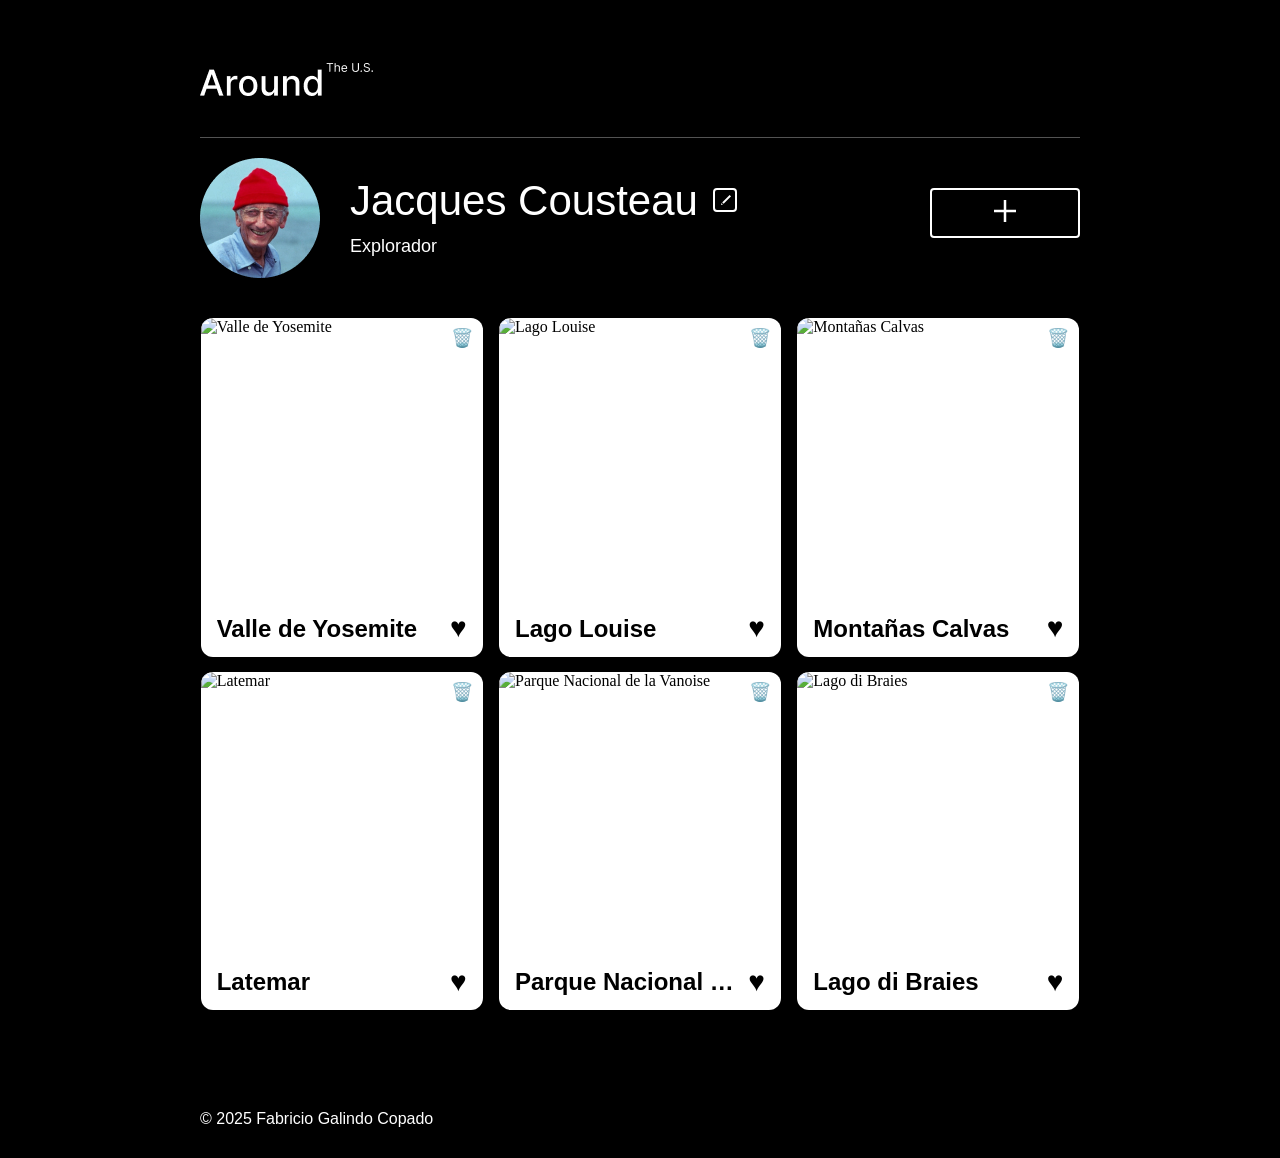
==== index.html @ e3fb4f1d "terminado spring 9" ====
<!DOCTYPE html>
<html lang="es-mx">
  <head>
    <meta charset="UTF-8" />
    <meta name="viewport" content="width=device-width, initial-scale=1.0" />
    <link rel="icon" type="image/x-icon" href="/favicon.ico" />
    <link rel="stylesheet" href="./pages/index.css" />
    <link
      rel="stylesheet"
      href="https://cdnjs.cloudflare.com/ajax/libs/font-awesome/6.5.0/css/all.min.css"
    />

    <title>Around</title>
  </head>
  <body>
    <div class="page">
      <div class="popup" id="popupImage">
        <div class="popup__contenido">
          <img src="" alt="Imagen Ampliada" class="popup__imagen" />
          <button class="popup__cerrar">✖</button>
          <p class="popup__footer"></p>
        </div>
      </div>
      <div class="popup-editor-profile popup_hidden">
        <div class="popup-editor-profile__overlay"></div>
        <div class="popup-editor-profile__base">
          <h3 class="popup-editor-profile__title">Editar Perfil</h3>
          <form action="#" class="popup-editor-profile__form" id="form">
            <label class="popup-form__field">
              <input
                type="text"
                class="popup-editor-profile__input"
                placeholder="name"
                minlength="3"
                maxlength="40"
                id="name"
                required
              />
              <span class="popup-form__input-error name-error"></span>
            </label>
            <label class="popup-form__field">
              <input
                type="text"
                class="popup-editor-profile__input"
                placeholder="Degree"
                minlength="3"
                maxlength="40"
                id="degree"
                required
              />
              <span class="popup-form__input-error degree-error"></span>
            </label>

            <button class="popup-editor-profile__save-button" type="submit">
              Guardar
            </button>
          </form>
          <button class="popup-editor-profile__close-button">✖</button>
        </div>
      </div>
      <div class="popup-add-card popup_hidden">
        <div class="popup-add-card__overlay"></div>
        <div class="popup-add-card__base">
          <h3 class="popup-add-card__title">Nuevo Lugar</h3>
          <form action="#" class="popup-add-card__form" id="form">
            <label class="popup-form__field">
              <input
                type="text"
                class="popup-add-card__input"
                placeholder="Titulo"
                minlength="2"
                maxlength="30"
                id="titulo"
                required
              />
              <span class="popup-form__input-error titulo-error"></span>
            </label>
            <label class="popup-form__field">
              <input
                type="url"
                class="popup-add-card__input"
                placeholder="Enlace a la imagen"
                minlength="2"
                id="enlace"
                required
              />
              <span class="popup-form__input-error enlace-error"></span>
            </label>

            <button class="popup-add-card__save-button" type="submit">
              Guardar
            </button>
          </form>
          <button class="popup-add-card__close-button">✖</button>
        </div>
      </div>

      >
      <header class="header">
        <img
          src="./images/Vector.png"
          alt="logo tripleten Around"
          class="header__logo"
        />
      </header>
      <main class="content">
        <section class="profile">
          <img
            src="./images/Avatar.png"
            alt="Avatar de Cousteau"
            class="profile__avatar"
          />
          <div class="profile__id">
            <div class="profile__id-textos">
              <p class="profile__name">Jacques Cousteau</p>
              <p class="profile__degree">Explorador</p>
            </div>

            <button class="profile__button profile-button-edit">
              <img src="./images/editar.png" alt="button edit" />
            </button>
          </div>
          <button class="profile__button profile-button-add">
            <img src="./images/add-image.png" alt="button add" />
          </button>
        </section>

        <section class="gallery"></section>
        <template id="plantilla">
          <div class="card">
            <button class="card__delete" aria-label="borra card">🗑️</button>
            <img src="" alt="" class="card__image" />
            <div class="card__footer">
              <span class="card__title block"></span>
              <button class="card__favorite" aria-label="Guardar favorito">
                ♥
              </button>
            </div>
          </div>
        </template>
      </main>
      <footer class="footer">
        <span class="footer__copy">&copy; 2025 Fabricio Galindo Copado</span>
      </footer>
    </div>
    <script type="module" src="./scripts/index.js"></script>
    <script type="module" src="./scripts/validate.js"></script>
  </body>
</html>
---- pages/index.css ----
@import url(../vendor/normalize.css);
@import url(../blocks/page.css);
@import url(../blocks/header.css);
@import url(../blocks/content.css);
@import url(../blocks/profile.css);
@import url(../blocks/galery.css);
@import url(../blocks/footer.css);
@import url(../blocks/popup.css);
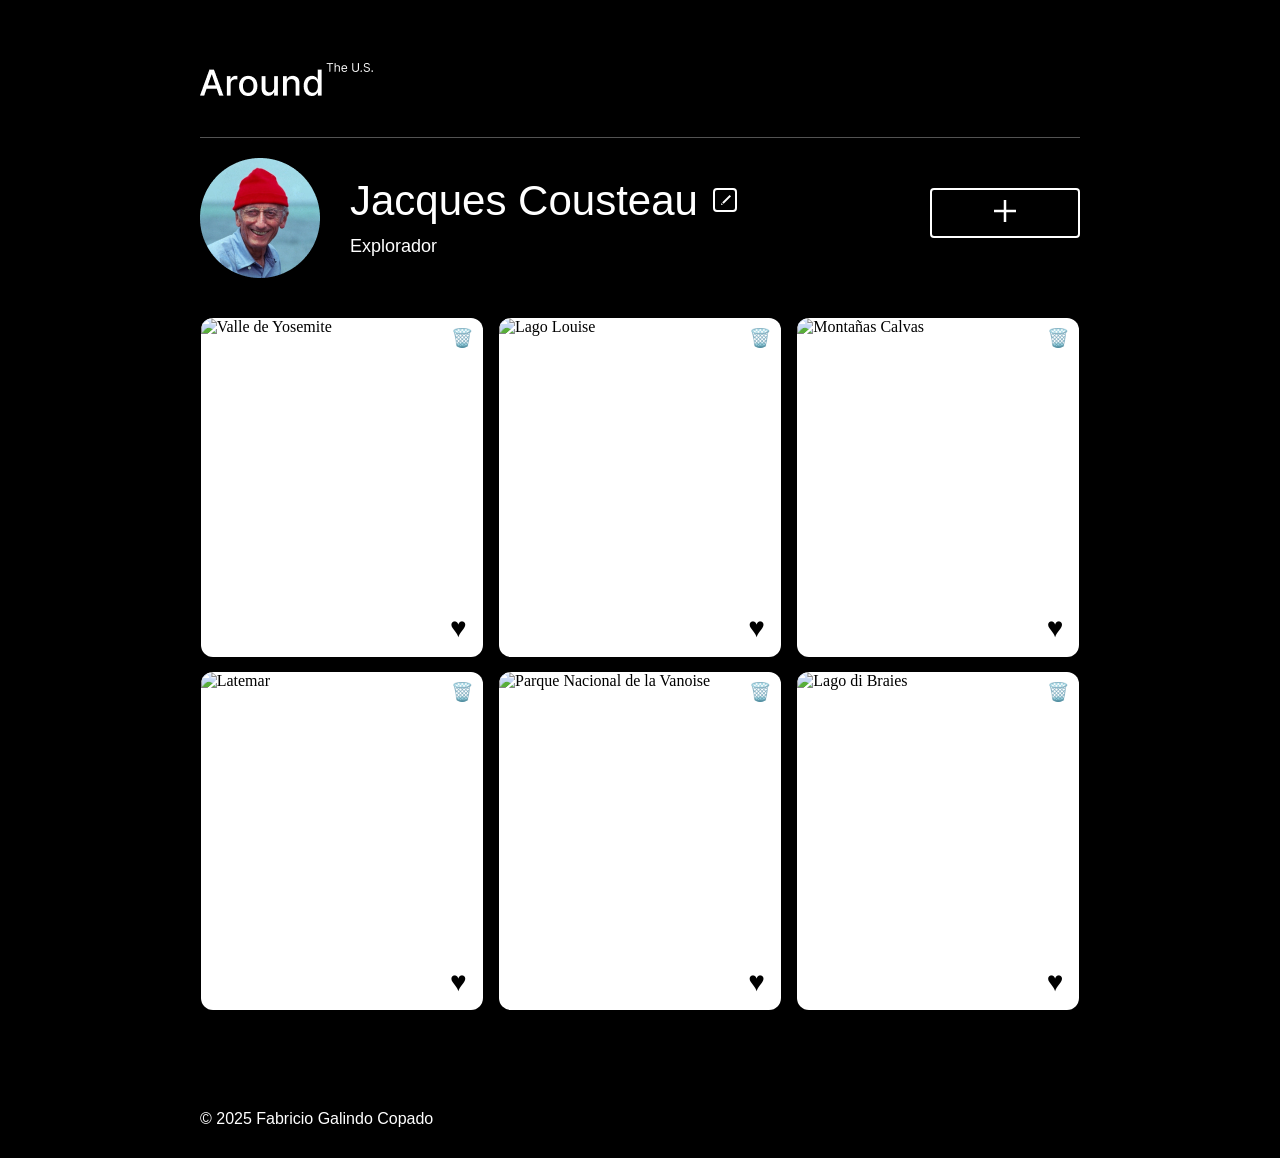
==== commit eeea4156: "refactorizada la clase Card" ====
--- a/index.html
+++ b/index.html
@@ -34,6 +34,7 @@
                 minlength="3"
                 maxlength="40"
                 id="name"
+                autocomplete="name"
                 required
               />
               <span class="popup-form__input-error name-error"></span>
@@ -46,6 +47,7 @@
                 minlength="3"
                 maxlength="40"
                 id="degree"
+                autocomplete="organization-title"
                 required
               />
               <span class="popup-form__input-error degree-error"></span>
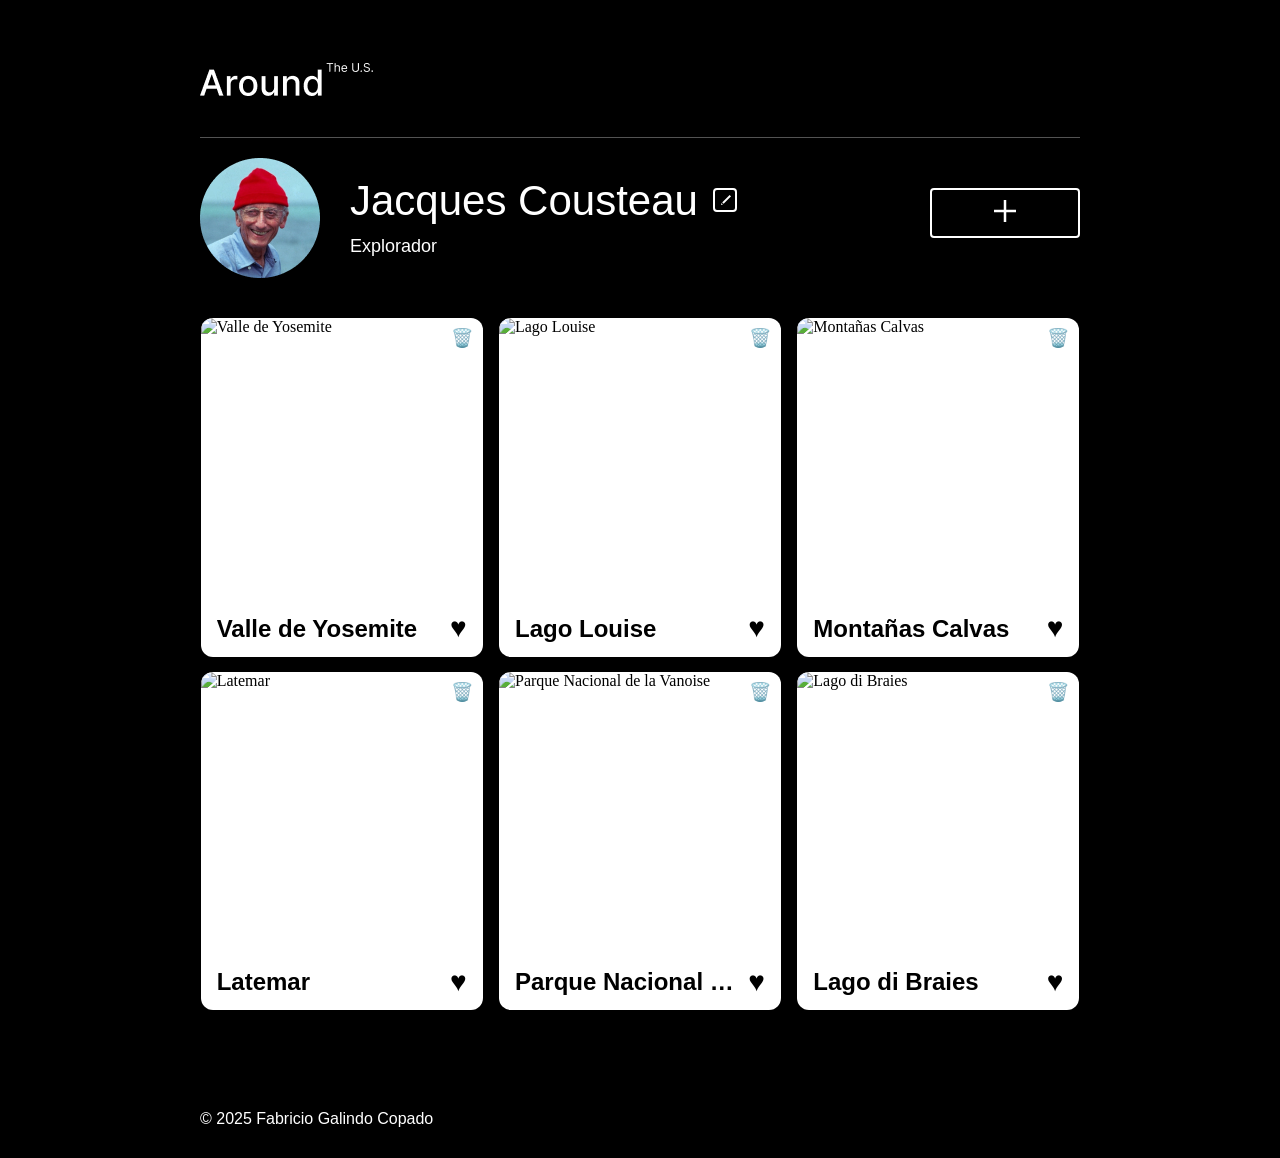
==== commit bba3aa59: "implementado clases Card FormValidator" ====
--- a/index.html
+++ b/index.html
@@ -146,6 +146,5 @@
       </footer>
     </div>
     <script type="module" src="./scripts/index.js"></script>
-    <script type="module" src="./scripts/validate.js"></script>
   </body>
 </html>
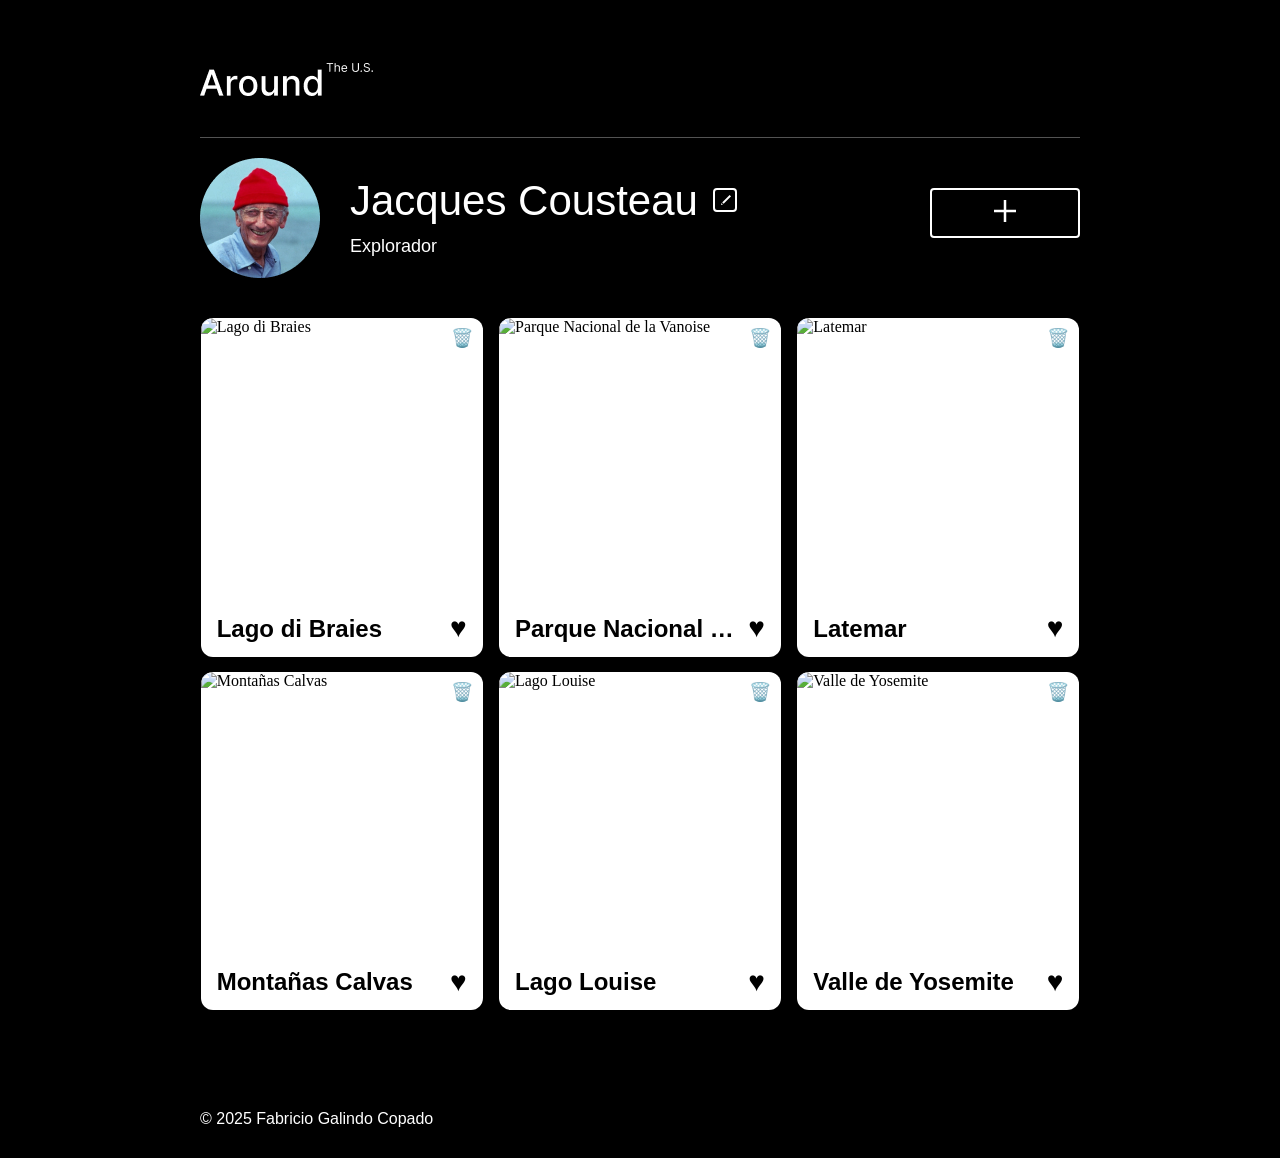
==== commit 3529857c: "spring 11 refactorizacion de las clases" ====
--- a/index.html
+++ b/index.html
@@ -14,7 +14,7 @@
   </head>
   <body>
     <div class="page">
-      <div class="popup" id="popupImage">
+      <div class="popup popup_hidden" id="popupImage">
         <div class="popup__contenido">
           <img src="" alt="Imagen Ampliada" class="popup__imagen" />
           <button class="popup__cerrar">✖</button>
@@ -31,6 +31,7 @@
                 type="text"
                 class="popup-editor-profile__input"
                 placeholder="name"
+                name="name"
                 minlength="3"
                 maxlength="40"
                 id="name"
@@ -47,6 +48,7 @@
                 minlength="3"
                 maxlength="40"
                 id="degree"
+                name="degree"
                 autocomplete="organization-title"
                 required
               />
@@ -73,6 +75,7 @@
                 minlength="2"
                 maxlength="30"
                 id="titulo"
+                name="titulo"
                 required
               />
               <span class="popup-form__input-error titulo-error"></span>
@@ -84,6 +87,7 @@
                 placeholder="Enlace a la imagen"
                 minlength="2"
                 id="enlace"
+                name="enlace"
                 required
               />
               <span class="popup-form__input-error enlace-error"></span>
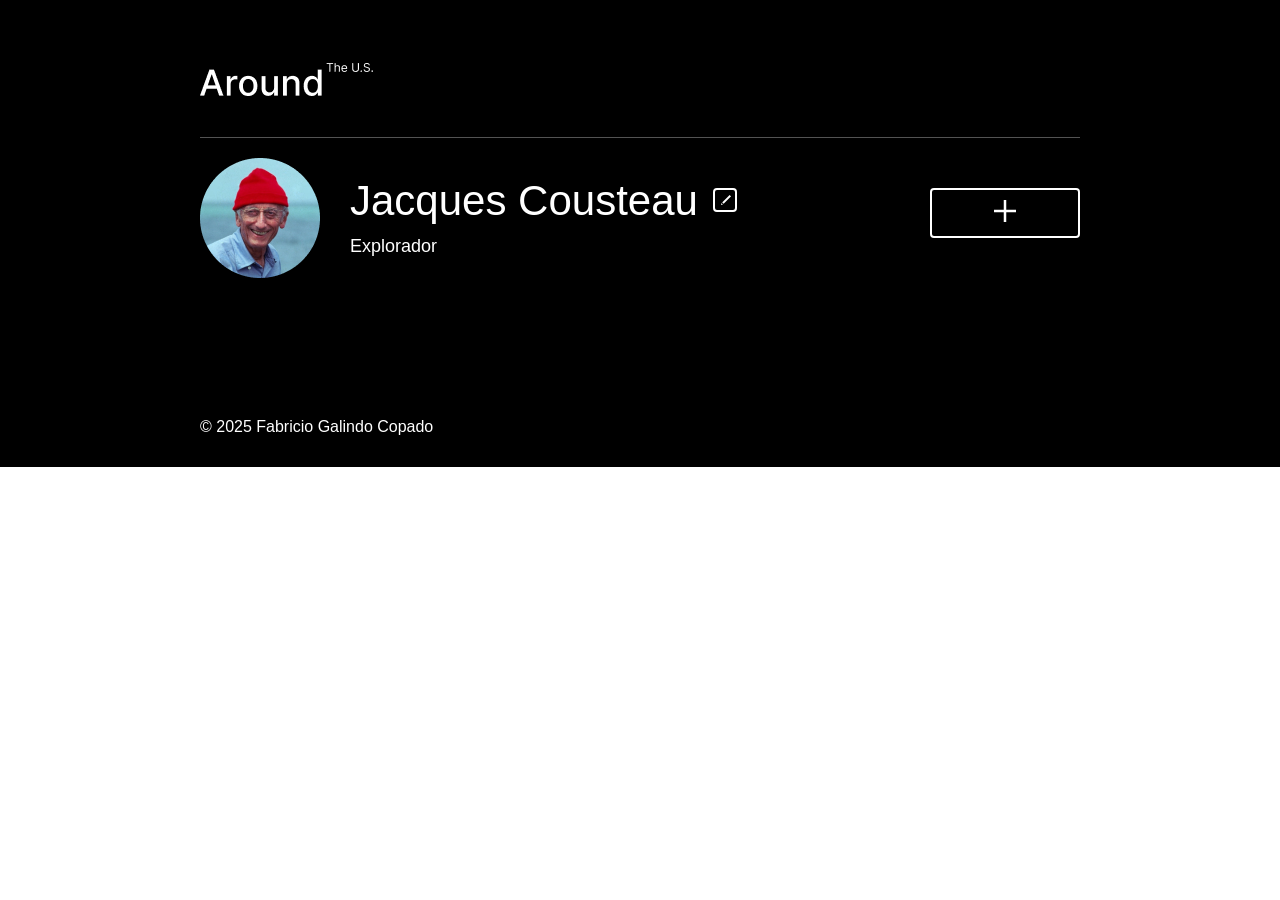
==== commit 6230316c: "hicimos el fetch y agregamos nuevas cards" ====
--- a/index.html
+++ b/index.html
@@ -1,4 +1,4 @@
-<!DOCTYPE html>
+<!doctype html>
 <html lang="es-mx">
   <head>
     <meta charset="UTF-8" />
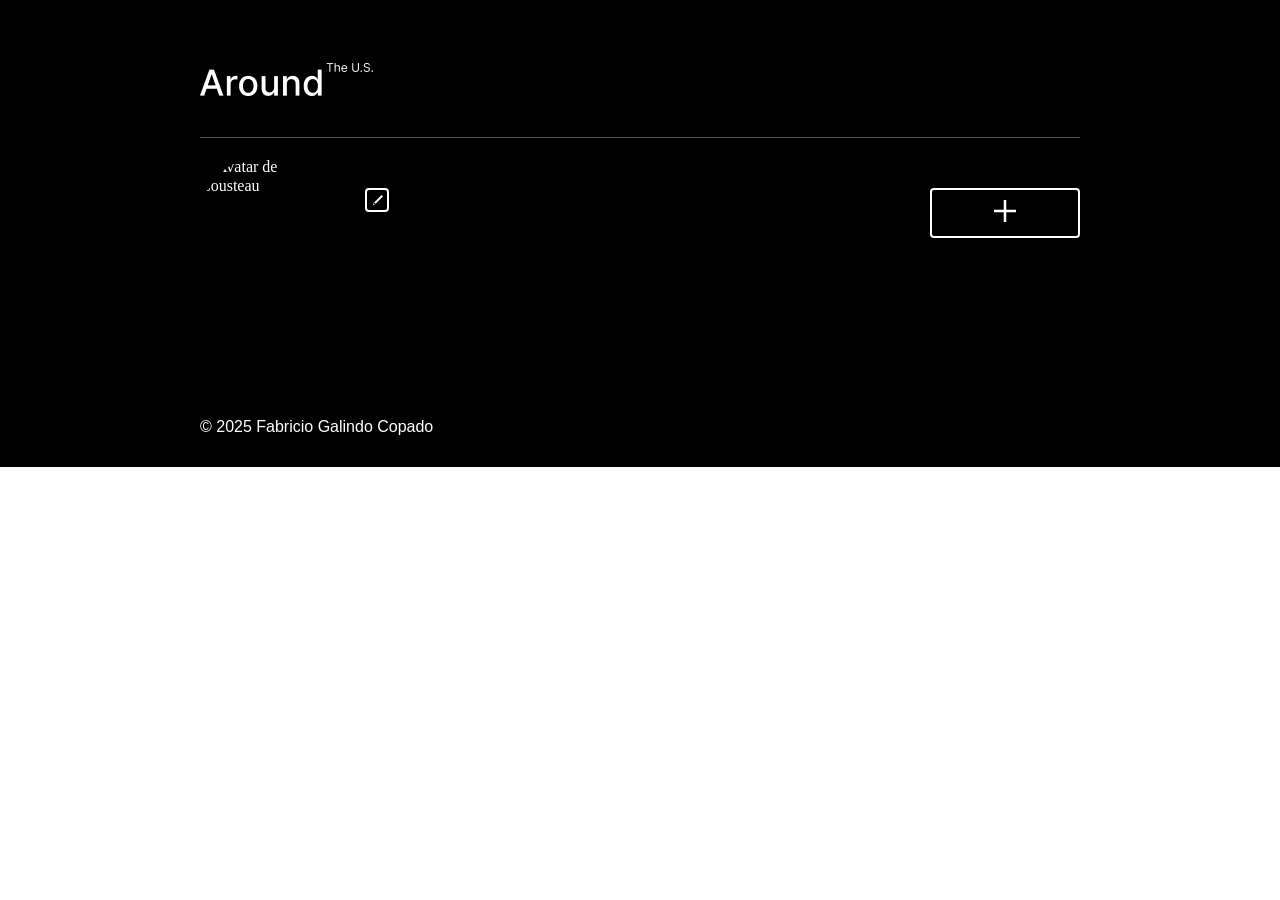
==== commit 0a8030aa: "Se creo la api.js de donde obtengo los metodos de insercion y elinacion hacia y desde el servidor" ====
--- a/index.html
+++ b/index.html
@@ -111,15 +111,11 @@
       </header>
       <main class="content">
         <section class="profile">
-          <img
-            src="./images/Avatar.png"
-            alt="Avatar de Cousteau"
-            class="profile__avatar"
-          />
+          <img src="" alt="Avatar de Cousteau" class="profile__avatar" />
           <div class="profile__id">
             <div class="profile__id-textos">
-              <p class="profile__name">Jacques Cousteau</p>
-              <p class="profile__degree">Explorador</p>
+              <p class="profile__name"></p>
+              <p class="profile__degree"></p>
             </div>
 
             <button class="profile__button profile-button-edit">
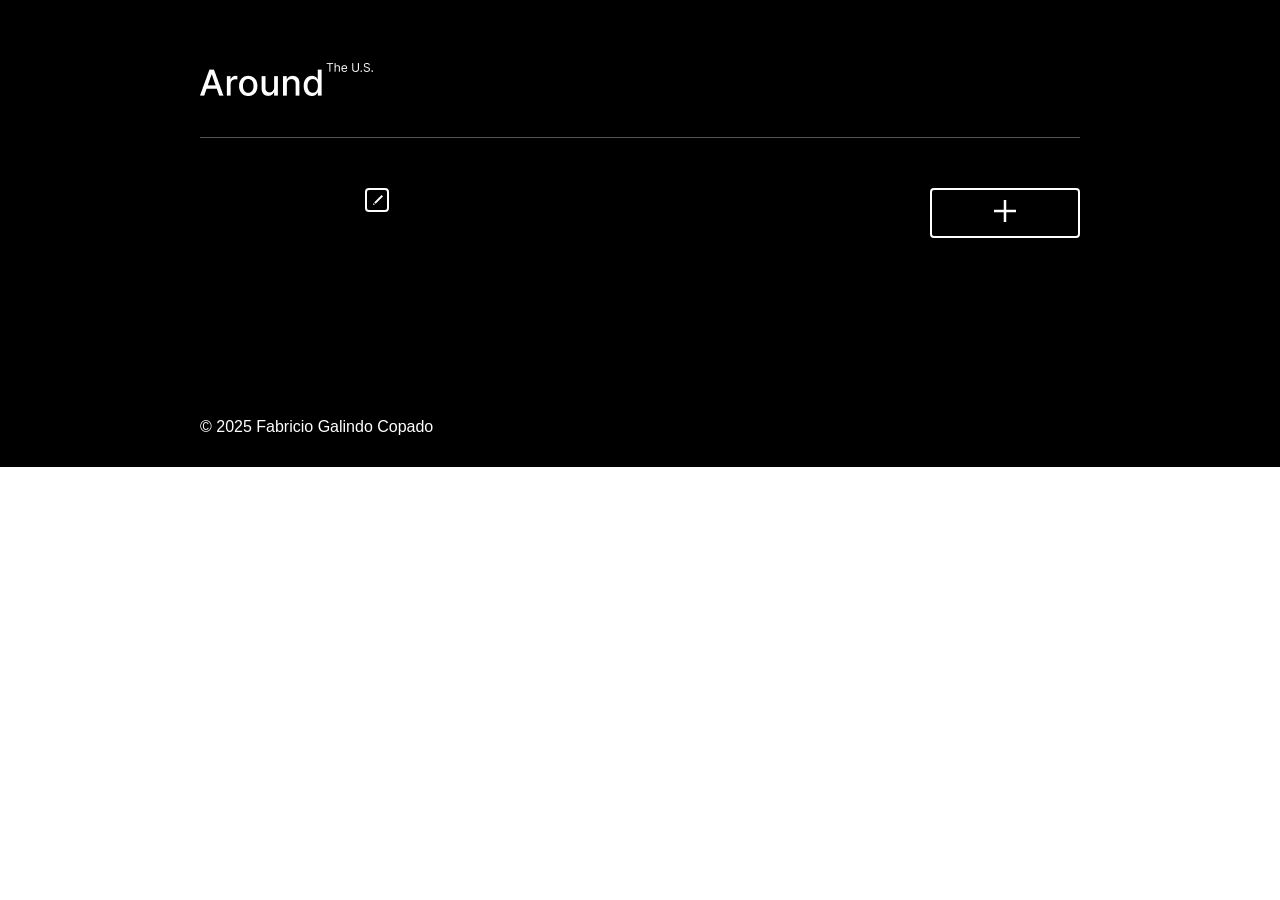
==== commit 3b0d8d2f: "Se implemento la edicion del avatar y la leyenda de guardando ... en el botor de guardar" ====
--- a/index.html
+++ b/index.html
@@ -19,6 +19,42 @@
           <img src="" alt="Imagen Ampliada" class="popup__imagen" />
           <button class="popup__cerrar">✖</button>
           <p class="popup__footer"></p>
+        </div>
+      </div>
+      /**
+      <div class="popup popup-confirm-delete popup_hidden">
+        <div class="popup-confirm-delete__overlay"></div>
+        <div class="popup-editor-profile__confirm-delete_base">
+          <button type="button" class="popup__close-button popup__cerrar">
+            ✖
+          </button>
+          <div class="popup__container">
+            <form class="popup__form" name="confirm-delete">
+              <h2 class="popup__title">¿Estás seguro/a?</h2>
+              <button type="submit" class="popup__submit">Sí</button>
+            </form>
+          </div>
+        </div>
+      </div>
+      <div class="popup popup-avatar popup_hidden">
+        <div class="popup__container">
+          <div class="popup-avatar__base">
+            <button type="button" class="popup__close-button popup__cerrar">
+              ✖
+            </button>
+            <form name="avatar" class="popup__form popup-avatar__form">
+              <h2 class="popup__title">Cambiar avatar</h2>
+              <input
+                type="url"
+                name="avatar"
+                placeholder="Enlace a la imagen"
+                required
+                class="popup-form__input"
+              />
+              <span class="popup-form__input-error"></span>
+              <button type="submit" class="popup__submit">Guardar</button>
+            </form>
+          </div>
         </div>
       </div>
       <div class="popup-editor-profile popup_hidden">
@@ -111,7 +147,15 @@
       </header>
       <main class="content">
         <section class="profile">
-          <img src="" alt="Avatar de Cousteau" class="profile__avatar" />
+          <button
+            class="profile__avatar-button"
+            type="button"
+            aria-label="Editar avatar"
+          >
+            <img src="" alt="Avatar de Cousteau" class="profile__avatar" />
+            <span class="profile__avatar-overlay"></span>
+          </button>
+
           <div class="profile__id">
             <div class="profile__id-textos">
               <p class="profile__name"></p>
